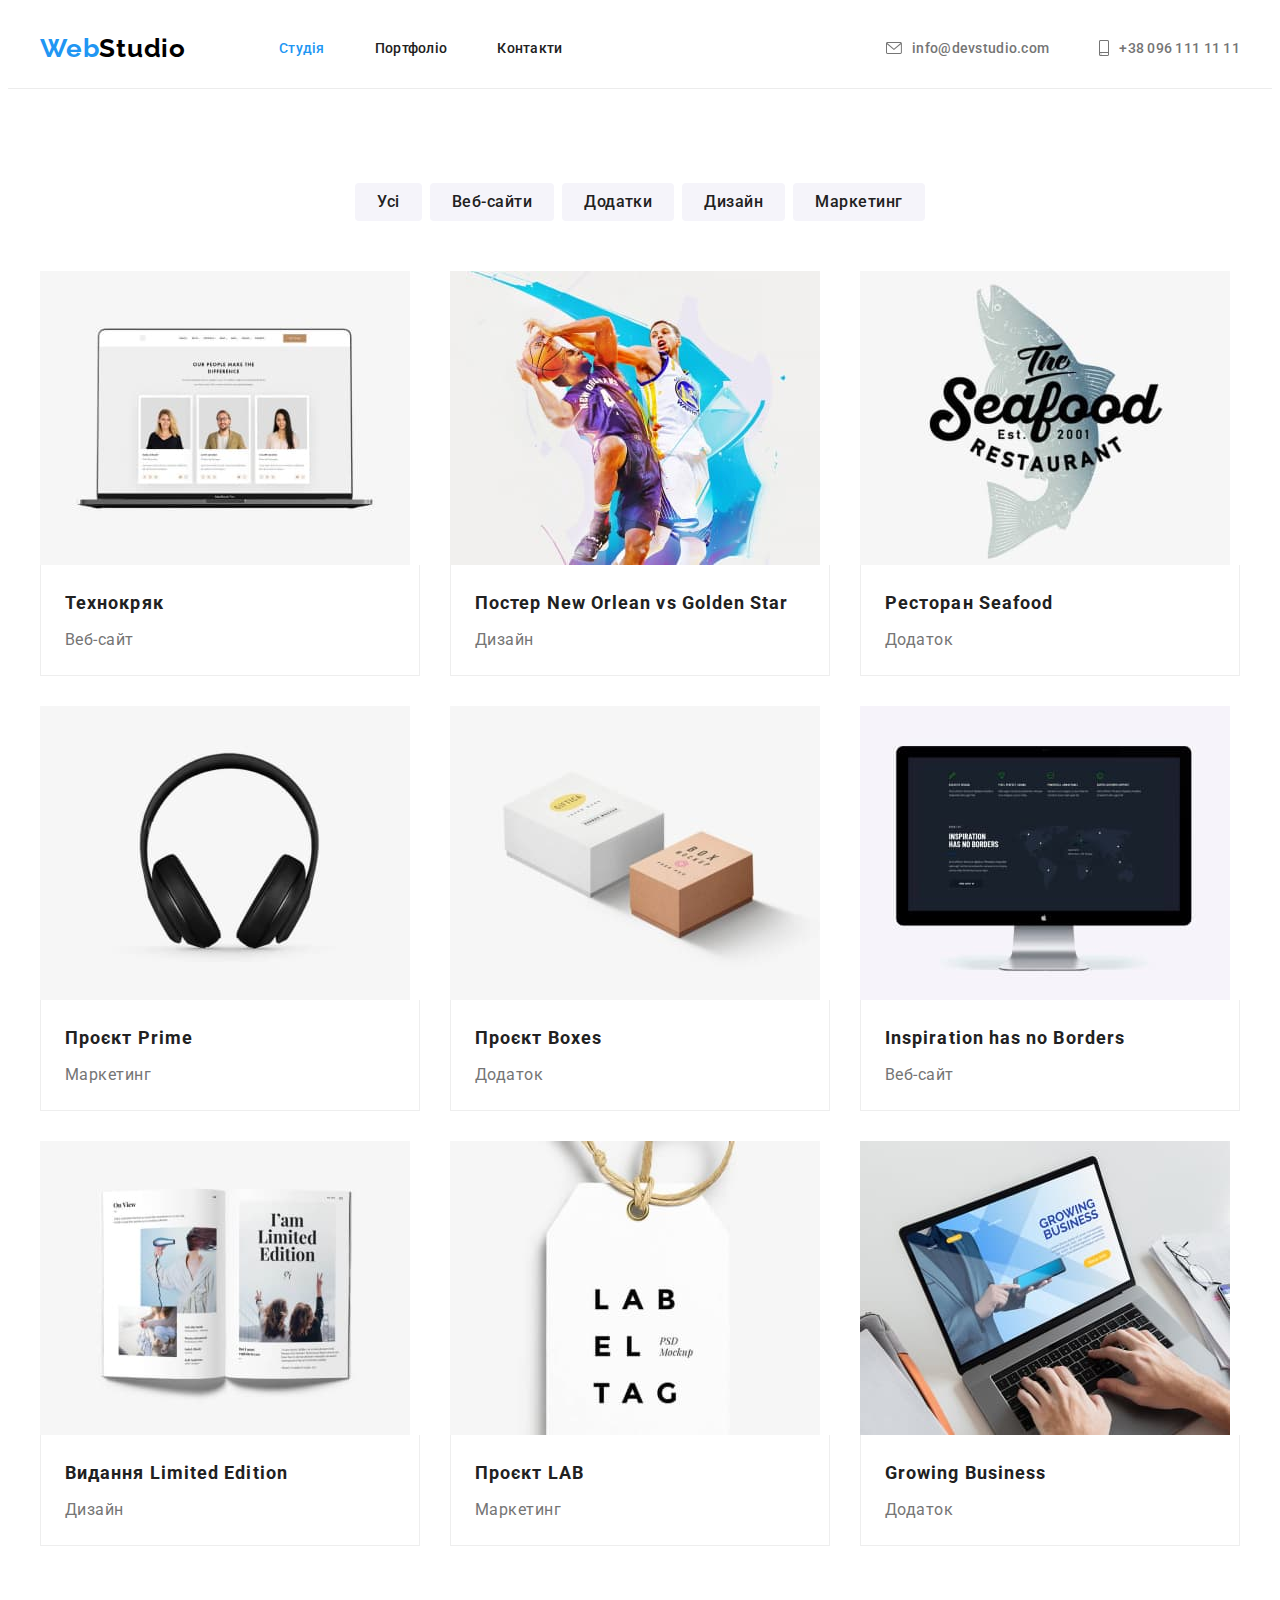
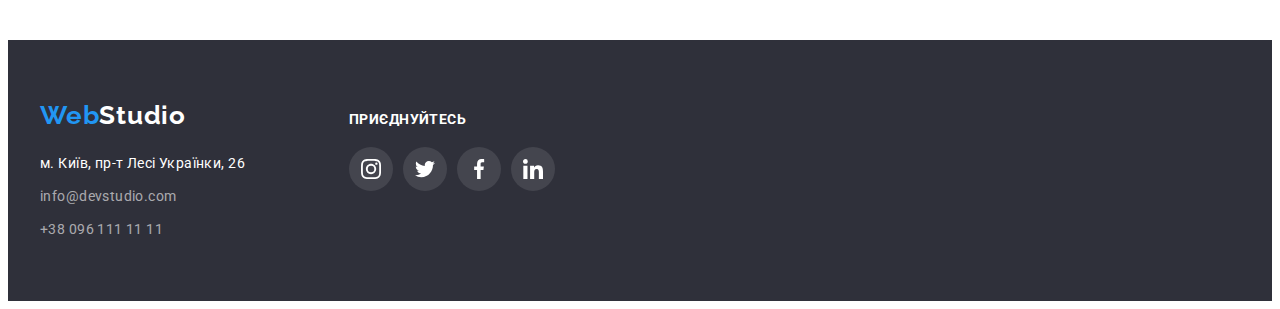
==== portfolio.html @ 52cd23cd "Initial commit" ====
<!DOCTYPE html>
<html lang="uk">
  <head>
    <meta charset="UTF-8" />
    <meta http-equiv="X-UA-Compatible" content="IE=edge" />
    <meta name="viewport" content="width=device-width, initial-scale=1.0" />
    <title>WebStudio</title>
    <!-- Modern Normalize -->
    <link
      rel="stylesheet"
      href="https://cdnjs.cloudflare.com/ajax/libs/modern-normalize/1.1.0/modern-normalize.min.css"
      integrity="sha512-wpPYUAdjBVSE4KJnH1VR1HeZfpl1ub8YT/NKx4PuQ5NmX2tKuGu6U/JRp5y+Y8XG2tV+wKQpNHVUX03MfMFn9Q=="
      crossorigin="anonymous"
      referrerpolicy="no-referrer"
    />
    <!-- Fonts -->
    <link rel="preconnect" href="https://fonts.googleapis.com" />
    <link rel="preconnect" href="https://fonts.gstatic.com" crossorigin />
    <link
      href="https://fonts.googleapis.com/css2?family=Raleway:wght@700&family=Roboto:wght@400;500;700;900&display=swap"
      rel="stylesheet"
    />
    <!-- Custom Styles -->
    <link rel="stylesheet" href="./css/style.css" />
  </head>
  <body>
    <!-- Header -->
    <header class="header">
      <div class="header-container container">
        <a class="logo" href="">Web<span class="logo-header">Studio</span></a>
        <nav class="header-nav">
          <ul class="nav-list list">
            <li class="nav-item">
              <a href="./index.html" class="nav-link link current">Студія</a>
            </li>
            <li class="nav-item">
              <a href="./portfolio.html" class="nav-link link">Портфоліо</a>
            </li>
            <li class="nav-item">
              <a href="" class="nav-link link">Контакти</a>
            </li>
          </ul>
        </nav>
        <ul class="header-list list">
          <li>
            <a
              href="mailto:info@devstudio.com"
              class="header-mail link nav-link"
              ><svg class="mail-icon" width="16" height="12">
                <use href="./img/icons.svg.svg#icon-envelope"></use></svg
              >info@devstudio.com</a
            >
          </li>
          <li>
            <a href="tel:+380961111111" class="header-tel link nav-link"
              ><svg class="tel-icon" width="10" height="16">
                <use href="./img/icons.svg.svg#icon-smartphone"></use></svg
              >+38 096 111 11 11</a
            >
          </li>
        </ul>
      </div>
    </header>
    <main>
      <!-- Main Contetnt -->
      <section>
        <div class="container">
          <h1 class="visually-hidden">Наші роботи</h1>
          <!-- Button -->
          <ul class="list btn-works-wrapper">
            <li><button type="button" class="btn-works">Усі</button></li>
            <li><button type="button" class="btn-works">Веб-сайти</button></li>
            <li><button type="button" class="btn-works">Додатки</button></li>
            <li><button type="button" class="btn-works">Дизайн</button></li>
            <li><button type="button" class="btn-works">Маркетинг</button></li>
          </ul>
          <!-- Card Set -->
          <ul class="list card-set">
            <li class="works-card">
              <a class="card-link link" href="">
                <img
                  src="./img/works/works-img-1.jpg"
                  alt="works"
                  width="370"
                  height="294"
                />
                <div class="card-wrapper">
                  <h2 class="job-title">Технокряк</h2>
                  <p class="work-description">Веб-сайт</p>
                </div>
              </a>
            </li>
            <li class="works-card">
              <a class="card-link link" href="">
                <img
                  src="./img/works/works-img-2.jpg"
                  alt="works"
                  width="370"
                  height="294"
                />
                <div class="card-wrapper">
                  <h2 class="job-title">Постер New Orlean vs Golden Star</h2>
                  <p class="work-description">Дизайн</p>
                </div>
              </a>
            </li>
            <li class="works-card">
              <a class="card-link link" href="">
                <img
                  src="./img/works/works-img-3.jpg"
                  alt="works"
                  width="370"
                  height="294"
                />
                <div class="card-wrapper">
                  <h2 class="job-title">Ресторан Seafood</h2>
                  <p class="work-description">Додаток</p>
                </div>
              </a>
            </li>
            <li class="works-card">
              <a class="card-link link" href="">
                <img
                  src="./img/works/works-img-4.jpg"
                  alt="works"
                  width="370"
                  height="294"
                />
                <div class="card-wrapper">
                  <h2 class="job-title">Проєкт Prime</h2>
                  <p class="work-description">Маркетинг</p>
                </div>
              </a>
            </li>
            <li class="works-card">
              <a class="card-link link" href="">
                <img
                  src="./img/works/works-img-5.jpg"
                  alt="works"
                  width="370"
                  height="294"
                />
                <div class="card-wrapper">
                  <h2 class="job-title">Проєкт Boxes</h2>
                  <p class="work-description">Додаток</p>
                </div>
              </a>
            </li>
            <li class="works-card">
              <a class="card-link link" href="">
                <img
                  src="./img/works/works-img-6.jpg"
                  alt="works"
                  width="370"
                  height="294"
                />
                <div class="card-wrapper">
                  <h2 class="job-title">Inspiration has no Borders</h2>
                  <p class="work-description">Веб-сайт</p>
                </div>
              </a>
            </li>
            <li class="works-card">
              <a class="card-link link" href="">
                <img
                  src="./img/works/works-img-7.jpg"
                  alt="works"
                  width="370"
                  height="294"
                />
                <div class="card-wrapper">
                  <h2 class="job-title">Видання Limited Edition</h2>
                  <p class="work-description">Дизайн</p>
                </div>
              </a>
            </li>
            <li class="works-card">
              <a class="card-link link" href="">
                <img
                  src="./img/works/works-img-8.jpg"
                  alt="works"
                  width="370"
                  height="294"
                />
                <div class="card-wrapper">
                  <h2 class="job-title">Проєкт LAB</h2>
                  <p class="work-description">Маркетинг</p>
                </div>
              </a>
            </li>
            <li class="works-card">
              <a class="card-link link" href="">
                <img
                  src="./img/works/works-img-9.jpg"
                  alt="works"
                  width="370"
                  height="294"
                />
                <div class="card-wrapper">
                  <h2 class="job-title">Growing Business</h2>
                  <p class="work-description">Додаток</p>
                </div>
              </a>
            </li>
          </ul>
        </div>
      </section>
    </main>
    <!-- Footer -->
    <footer class="footer">
      <div class="container">
        <div class="footer-container">
          <a class="logo" href="">Web<span class="logo-footer">Studio</span></a>

          <address class="address-wrapper">
            <ul class="list">
              <li class="list-footer">
                <a
                  href="https://goo.gl/maps/xZHKxqKx7CFX3MVU"
                  class="link address link-footer"
                  target="_blank"
                  rel="noopener noreferrer nofollow"
                  >м. Київ, пр-т Лесі Українки, 26</a
                >
              </li>
              <li class="list-footer">
                <a
                  href="mailto:info@devstudio.com"
                  class="link footer-mail link-footer"
                  >info@devstudio.com</a
                >
              </li>
              <li class="list-footer">
                <a href="tel:+380961111111" class="link footer-tel link-footer"
                  >+38 096 111 11 11</a
                >
              </li>
            </ul>
          </address>
        </div>
        <div class="footer-socials">
          <h3 class="footer-title">приєднуйтесь</h3>
          <ul class="footer-socials-list list">
            <li class="socials-item-footer">
              <a
                class="socials-link-footer link"
                href="https://instagram.com"
                target="_blank"
                rel="noopener noreferrer"
                aria-label="Instagram icon"
              >
                <svg class="socials-icon-footer" width="20" height="20">
                  <use href="./img/icons.svg.svg#icon-instagram"></use>
                </svg>
              </a>
            </li>
            <li class="socials-item-footer">
              <a
                class="socials-link-footer link"
                href="https://twitter.com"
                target="_blank"
                rel="noopener noreferrer"
                aria-label="Twitter icon"
              >
                <svg class="socials-icon-footer" width="20" height="20">
                  <use href="./img/icons.svg.svg#icon-twitter"></use>
                </svg>
              </a>
            </li>
            <li class="socials-item-footer">
              <a
                class="socials-link-footer link"
                href="https://facebook.com"
                target="_blank"
                rel="noopener noreferrer"
                aria-label="Facebook icon"
              >
                <svg class="socials-icon-footer" width="20" height="20">
                  <use href="./img/icons.svg.svg#icon-facebook"></use>
                </svg>
              </a>
            </li>
            <li class="socials-item-footer">
              <a
                class="socials-link-footer link"
                href="https://linkedin.com"
                target="_blank"
                rel="noopener noreferrer"
                aria-label="Linkedin icon"
              >
                <svg class="socials-icon-footer" width="20" height="20">
                  <use href="./img/icons.svg.svg#icon-linkedin"></use>
                </svg>
              </a>
            </li>
          </ul>
        </div>
      </div>
    </footer>
  </body>
</html>
---- css/style.css ----
:root {
  --main-title-color: #ffffff;
  --secondary-title-color: #212121;
  --description-color: #757575;
  --accent-color: #2196f3;
  --logo-color: #000000;
  --background-color-grey: #f5f4fa;
  --background-color-black: #2f303a;
  --footer-contact-color: rgba(255, 255, 255, 0.6);
  --btn-hover-focus-color: #188ce8;
  --card-set-gap: 30px;
}
body {
  font-family: "Roboto", sans-serif;
  background-color: var(--main-title-color);
  color: var(--description-color);
}

/* reset start */

h1,
h2,
h3,
h4,
h5,
h6,
p,
ul {
  margin: 0;
}

.list {
  list-style: none;
  margin: 0;
  padding: 0;
}

.link {
  text-decoration: none;
}

img {
  display: block;
  max-width: 100%;
  height: auto;
}

/* reset end */

/* header */

.header {
  border: 1px solid #ececec;
  border-left: none;
  border-top: none;
  border-right: none;
}

.header-container {
  display: flex;
  align-items: center;
}

.container {
  width: 1200px;
  padding-right: 15px;
  padding-left: 15px;
  margin-left: auto;
  margin-right: auto;
}

.logo {
  font-family: "Raleway", sans-serif;
  font-style: normal;
  font-weight: 700;
  font-size: 26px;
  line-height: calc(31 / 26);
  letter-spacing: 0.03em;
  color: var(--accent-color);
  text-decoration: none;
  margin-right: 93px;
}

.logo-header {
  color: var(--logo-color);
}

.mail-icon,
.tel-icon {
  fill: currentColor;
  margin-right: 10px;
}

.nav-link {
  display: flex;
  justify-content: center;
  align-items: center;
  padding-top: 32px;
  padding-bottom: 32px;
  font-weight: 500;
  font-size: 14px;
  line-height: calc(16 / 14);
  letter-spacing: 0.02em;
  color: var(--secondary-title-color);
}

.nav-link:hover,
.nav-link:focus {
  color: var(--accent-color);
}

.nav-list .link.current {
  color: var(--accent-color);
}

.nav-list {
  display: flex;
  gap: 50px;
  align-items: center;
}

.header-list {
  margin-left: auto;
  display: flex;
  gap: 50px;
}

.header-mail {
  font-weight: 500;
  font-size: 14px;
  line-height: calc(16 / 14);
  letter-spacing: 0.02em;
  color: var(--description-color);
}
.header-tel {
  font-weight: 500;
  font-size: 14px;
  line-height: calc(16 / 14);
  letter-spacing: 0.02em;
  color: var(--description-color);
}

/* hero */

.overlay {
  max-width: 1600px;
  height: 600px;
  margin-left: auto;
  margin-right: auto;
  background-image: linear-gradient(
      to right,
      rgba(47, 48, 58, 0.4),
      rgba(47, 48, 58, 0.4)
    ),
    url(../img/hero/Img.jpg);
  background-position: center;
  background-repeat: no-repeat;
  background-size: cover;
}

.hero-section {
  background-color: var(--background-color-black);
  padding-top: 200px;
  padding-bottom: 200px;
}

.hero-title {
  margin: 0 auto;
  margin-bottom: 30px;
  width: 696px;
  font-weight: 900;
  font-size: 44px;
  line-height: calc(60 / 44);
  text-align: center;
  letter-spacing: 0.06em;
  text-transform: uppercase;
  color: var(--main-title-color);
}

.btn-hero {
  border-radius: 4px;
  display: block;
  margin: 0 auto;
  padding: 10px 32px;
  font-family: inherit;
  font-weight: 700;
  font-size: 16px;
  line-height: calc(30 / 16);
  text-align: center;
  letter-spacing: 0.06em;
  color: var(--main-title-color);
  background: var(--accent-color);
  cursor: pointer;
  border: none;
}

.btn-hero:hover,
.btn-hero:focus {
  background-color: var(--btn-hover-focus-color);
}

/* benefins */

.visually-hidden {
  position: absolute;
  white-space: nowrap;
  width: 1px;
  height: 1px;
  overflow: hidden;
  border: 0;
  padding: 0;
  clip: rect(0 0 0 0);
  clip-path: inset(50%);
  margin: -1px;
}

.benefits-section {
  padding-top: 94px;
  padding-bottom: 94px;
}

.icons-wrapper {
  width: 270px;
  height: 120px;
  display: flex;
  margin-bottom: 30px;
  justify-content: center;
  align-items: center;
  background-color: #f5f4fa;
  border-radius: 4px;
}

.benefits-card {
  flex-basis: calc(100% / 4 - var(--card-set-gap));
  margin-left: var(--card-set-gap);
}

.benefits-list {
  display: flex;
  margin-left: calc(-1 * var(--card-set-gap));
}

.works-section {
  padding-bottom: 94px;
}

.benefits-title {
  padding-bottom: 10px;
  font-weight: 700;
  font-size: 14px;
  line-height: calc(16 / 14);
  letter-spacing: 0.03em;
  text-transform: uppercase;
  color: var(--secondary-title-color);
}

.benefits-text {
  font-size: 14px;
  line-height: calc(24 / 14);
  letter-spacing: 0.03em;
  color: var(--description-color);
}

/* works */

.works-title,
.staf-title,
.clients-title {
  padding-bottom: 50px;
  font-weight: 700;
  font-size: 36px;
  line-height: calc(42 / 36);
  letter-spacing: 0.03em;
  color: var(--secondary-title-color);
  text-align: center;
}
.list-works {
  display: flex;
  margin-left: calc(-1 * var(--card-set-gap));
}

.works-item {
  flex-basis: calc(100% / 3 - var(--card-set-gap));
  margin-left: var(--card-set-gap);
}

/* staff */

.socials {
  display: flex;
  justify-content: center;
  align-items: center;
  gap: 10px;
}

.socials-link {
  display: flex;
  justify-content: center;
  align-items: center;
  width: 44px;
  height: 44px;
  margin-top: 16px;
  border-radius: 50%;
}

.socials-icon {
  fill: #afb1b8;
}

.socials-link:hover .socials-icon,
.socials-link:focus .socials-icon {
  fill: #ffffff;
}

.socials-link:hover,
.socials-link:focus {
  background-color: var(--accent-color);
}

.staff-list {
  display: flex;
  margin-left: calc(-1 * var(--card-set-gap));
}

.staff-wrapper {
  padding-top: 30px;
  padding-bottom: 30px;
}
.staff-section {
  padding-bottom: 94px;
  padding-top: 94px;
}

.staff {
  background-color: var(--background-color-grey);
}

.staff-card {
  flex-basis: calc(100 % / 4 - var(--card-set-gap));
  margin-left: var(--card-set-gap);
  background-color: var(--main-title-color);
  box-shadow: 0px 1px 3px rgba(0, 0, 0, 0.12), 0px 1px 1px rgba(0, 0, 0, 0.14),
    0px 2px 1px rgba(0, 0, 0, 0.2);
}
.staff-name {
  padding-bottom: 10px;
  font-weight: 500;
  font-size: 16px;
  line-height: calc(19 / 16);
  letter-spacing: 0.03em;
  color: var(--secondary-title-color);
  text-align: center;
}
.staff-profession {
  font-size: 16px;
  line-height: calc(19 / 16);
  letter-spacing: 0.03em;
  color: var(--description-color);
  text-align: center;
}

/* Clients */

.clients-section {
  padding-bottom: 94px;
  padding-top: 94px;
}

.list-clients {
  display: flex;
  gap: 30px;
}

.clients-link {
  display: flex;
  justify-content: center;
  align-items: center;
  border: 1px solid #afb1b8;
  border-radius: 4px;
  width: 170px;
  height: 92px;
  color: #afb1b8;
}

.logo-icon {
  width: 106px;
  height: 60px;
  fill: currentColor;
}

.clients-link:hover,
.clients-link:focus {
  color: var(--accent-color);
  border: 1px solid var(--accent-color);
  border-radius: 4px;
}

/* footer */

.footer .container {
  display: flex;
  align-items: baseline;
}

.link-footer:hover,
.link-footer:focus {
  color: var(--accent-color);
}

.footer {
  padding-bottom: 60px;
  padding-top: 60px;
  background-color: var(--background-color-black);
}
.logo-footer {
  color: var(--main-title-color);
}

.address-wrapper {
  margin-top: 20px;
}

.list-footer:not(:last-child) {
  margin-bottom: 9px;
}

.footer-mail,
.footer-tel {
  font-weight: 400;
  font-size: 14px;
  line-height: calc(24 / 14);
  letter-spacing: 0.03em;
  color: var(--footer-contact-color);
  font-style: normal;
}
.address {
  font-weight: 400;
  font-size: 14px;
  line-height: calc(24 / 14);
  letter-spacing: 0.03em;
  color: var(--main-title-color);
  font-style: normal;
}

.footer-socials {
  box-sizing: border-box;
  margin-left: 70px;
  margin-right: auto;
}

.socials-link-footer {
  display: flex;
  justify-content: center;
  align-items: center;
  width: 44px;
  height: 44px;

  border-radius: 50%;
  background-color: rgba(255, 255, 255, 0.1);
}

.socials-icon-footer {
  fill: var(--main-title-color);
}

.socials-link-footer:hover,
.socials-link-footer:focus {
  background-color: var(--accent-color);
}

.footer-socials-list {
  display: flex;
  gap: 10px;
}

.footer-title {
  margin-bottom: 20px;
  font-weight: 700;
  font-size: 14px;
  line-height: calc(16 / 14);
  letter-spacing: 0.03em;
  text-transform: uppercase;
  color: var(--main-title-color);
}

/* portfolio */

.btn-works-wrapper {
  display: flex;
  justify-content: center;
  gap: 8px;
  margin-top: 94px;
  margin-bottom: 50px;
}

.btn-works {
  flex-basis: calc(100% / - var(--card-set-gap));
  border-radius: 4px;
  padding: 6px 22px;
  font-family: inherit;
  font-style: normal;
  font-weight: 500;
  font-size: 16px;
  line-height: calc(26 / 16);
  text-align: center;
  letter-spacing: 0.03em;
  color: var(--secondary-title-color);
  background: var(--background-color-grey);
  border: none;
  cursor: pointer;
}
.btn-works:hover,
.btn-works:focus {
  background-color: var(--accent-color);
  color: var(--main-title-color);
  box-shadow: 0px 3px 1px rgba(0, 0, 0, 0.1), 0px 1px 2px rgba(0, 0, 0, 0.08),
    0px 2px 2px rgba(0, 0, 0, 0.12);
}

.card-set {
  display: flex;
  flex-wrap: wrap;
  margin-top: calc(-1 * var(--card-set-gap));
  margin-bottom: 94px;
  margin-left: calc(-1 * var(--card-set-gap));
}

.works-card {
  flex-basis: calc(100% / 3 - var(--card-set-gap));
  margin-left: var(--card-set-gap);
  margin-top: var(--card-set-gap);
  background-color: var(--main-title-color);
}

.card-wrapper {
  padding-left: 24px;
  padding-right: 24px;
  padding-top: 20px;
  padding-bottom: 20px;
  border: 1px solid #eeeeee;
  border-top: none;
}

 .card-link{
  display: block;
} 

.card-link:hover,
.card-link:focus {
  box-shadow: 0px 1px 1px rgba(0, 0, 0, 0.12), 0px 4px 4px rgba(0, 0, 0, 0.06),
    1px 4px 6px rgba(0, 0, 0, 0.16);
}

.job-title {
  padding-bottom: 4px;
  font-weight: 700;
  font-size: 18px;
  line-height: calc(36 / 18);
  letter-spacing: 0.06em;
  color: var(--secondary-title-color);
}
.work-description {
  font-size: 16px;
  line-height: 30px;
  letter-spacing: 0.03em;
  color: var(--description-color);
}
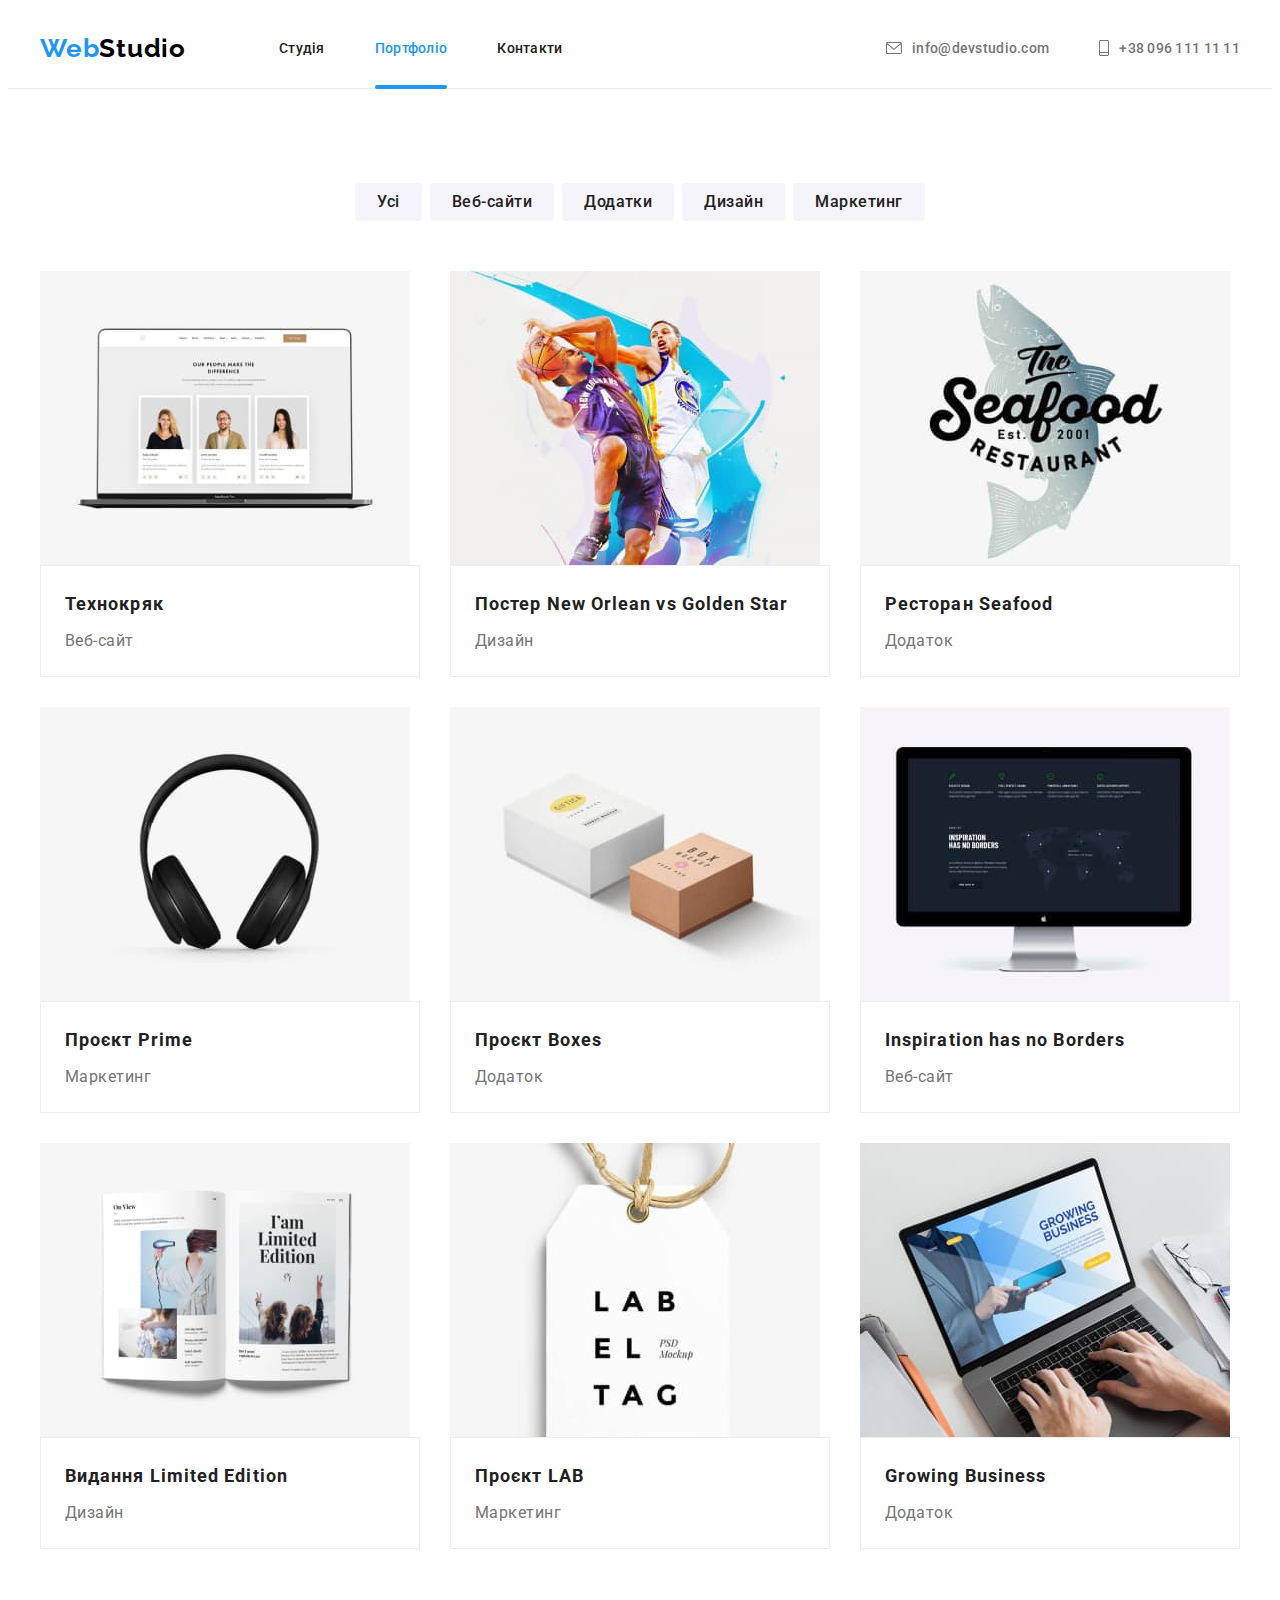
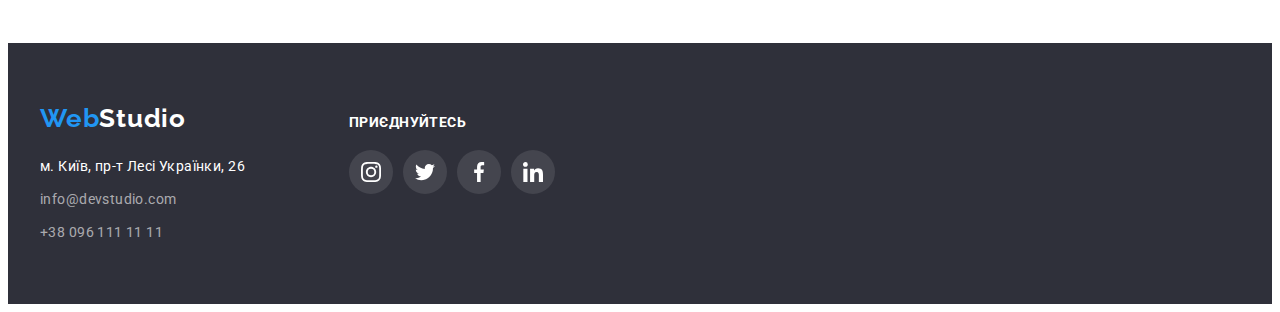
==== commit 12a19e19: "finish hw" ====
--- a/portfolio.html
+++ b/portfolio.html
@@ -31,10 +31,10 @@
         <nav class="header-nav">
           <ul class="nav-list list">
             <li class="nav-item">
-              <a href="./index.html" class="nav-link link current">Студія</a>
+              <a href="./index.html" class="nav-link link ">Студія</a>
             </li>
             <li class="nav-item">
-              <a href="./portfolio.html" class="nav-link link">Портфоліо</a>
+              <a href="./portfolio.html" class="nav-link link current">Портфоліо</a>
             </li>
             <li class="nav-item">
               <a href="" class="nav-link link">Контакти</a>
@@ -78,12 +78,15 @@
           <ul class="list card-set">
             <li class="works-card">
               <a class="card-link link" href="">
-                <img
-                  src="./img/works/works-img-1.jpg"
-                  alt="works"
-                  width="370"
-                  height="294"
-                />
+                <div class="card-thumb">
+                  <img src="./img/works/works-img-1.jpg" alt="works" width="370" height="294" />
+                  <div class="overlay-card">
+                    <p class="overlay-card-text">
+                      Ресурс пропонує комплексні пропозиції з різним рівнем функціоналу та сервісів. Все це дозволить відвідувачу отримати
+                      вичерпні відомості про компанію чи приватну особу.
+                    </p>
+                  </div>
+                </div>
                 <div class="card-wrapper">
                   <h2 class="job-title">Технокряк</h2>
                   <p class="work-description">Веб-сайт</p>
@@ -92,12 +95,15 @@
             </li>
             <li class="works-card">
               <a class="card-link link" href="">
-                <img
-                  src="./img/works/works-img-2.jpg"
-                  alt="works"
-                  width="370"
-                  height="294"
-                />
+                <div class="card-thumb">
+                  <img src="./img/works/works-img-2.jpg" alt="works" width="370" height="294" />
+                  <div class="overlay-card">
+                    <p class="overlay-card-text">
+                      Ресурс пропонує комплексні пропозиції з різним рівнем функціоналу та сервісів. Все це дозволить відвідувачу отримати
+                      вичерпні відомості про компанію чи приватну особу.
+                    </p>
+                  </div>
+                </div>
                 <div class="card-wrapper">
                   <h2 class="job-title">Постер New Orlean vs Golden Star</h2>
                   <p class="work-description">Дизайн</p>
@@ -106,12 +112,15 @@
             </li>
             <li class="works-card">
               <a class="card-link link" href="">
-                <img
-                  src="./img/works/works-img-3.jpg"
-                  alt="works"
-                  width="370"
-                  height="294"
-                />
+                <div class="card-thumb">
+                  <img src="./img/works/works-img-3.jpg" alt="works" width="370" height="294" />
+                  <div class="overlay-card">
+                    <p class="overlay-card-text">
+                      Ресурс пропонує комплексні пропозиції з різним рівнем функціоналу та сервісів. Все це дозволить відвідувачу отримати
+                      вичерпні відомості про компанію чи приватну особу.
+                    </p>
+                  </div>
+                </div>
                 <div class="card-wrapper">
                   <h2 class="job-title">Ресторан Seafood</h2>
                   <p class="work-description">Додаток</p>
@@ -120,12 +129,15 @@
             </li>
             <li class="works-card">
               <a class="card-link link" href="">
-                <img
-                  src="./img/works/works-img-4.jpg"
-                  alt="works"
-                  width="370"
-                  height="294"
-                />
+                <div class="card-thumb">
+                  <img src="./img/works/works-img-4.jpg" alt="works" width="370" height="294" />
+                  <div class="overlay-card">
+                    <p class="overlay-card-text">
+                      Ресурс пропонує комплексні пропозиції з різним рівнем функціоналу та сервісів. Все це дозволить відвідувачу отримати
+                      вичерпні відомості про компанію чи приватну особу.
+                    </p>
+                  </div>
+                </div>
                 <div class="card-wrapper">
                   <h2 class="job-title">Проєкт Prime</h2>
                   <p class="work-description">Маркетинг</p>
@@ -134,12 +146,15 @@
             </li>
             <li class="works-card">
               <a class="card-link link" href="">
-                <img
-                  src="./img/works/works-img-5.jpg"
-                  alt="works"
-                  width="370"
-                  height="294"
-                />
+                <div class="card-thumb">
+                  <img src="./img/works/works-img-5.jpg" alt="works" width="370" height="294" />
+                  <div class="overlay-card">
+                    <p class="overlay-card-text">
+                      Ресурс пропонує комплексні пропозиції з різним рівнем функціоналу та сервісів. Все це дозволить відвідувачу отримати
+                      вичерпні відомості про компанію чи приватну особу.
+                    </p>
+                  </div>
+                </div>
                 <div class="card-wrapper">
                   <h2 class="job-title">Проєкт Boxes</h2>
                   <p class="work-description">Додаток</p>
@@ -148,12 +163,15 @@
             </li>
             <li class="works-card">
               <a class="card-link link" href="">
-                <img
-                  src="./img/works/works-img-6.jpg"
-                  alt="works"
-                  width="370"
-                  height="294"
-                />
+                <div class="card-thumb">
+                  <img src="./img/works/works-img-6.jpg" alt="works" width="370" height="294" />
+                  <div class="overlay-card">
+                    <p class="overlay-card-text">
+                      Ресурс пропонує комплексні пропозиції з різним рівнем функціоналу та сервісів. Все це дозволить відвідувачу отримати
+                      вичерпні відомості про компанію чи приватну особу.
+                    </p>
+                  </div>
+                </div>
                 <div class="card-wrapper">
                   <h2 class="job-title">Inspiration has no Borders</h2>
                   <p class="work-description">Веб-сайт</p>
@@ -162,12 +180,15 @@
             </li>
             <li class="works-card">
               <a class="card-link link" href="">
-                <img
-                  src="./img/works/works-img-7.jpg"
-                  alt="works"
-                  width="370"
-                  height="294"
-                />
+                <div class="card-thumb">
+                  <img src="./img/works/works-img-7.jpg" alt="works" width="370" height="294" />
+                  <div class="overlay-card">
+                    <p class="overlay-card-text">
+                      Ресурс пропонує комплексні пропозиції з різним рівнем функціоналу та сервісів. Все це дозволить відвідувачу отримати
+                      вичерпні відомості про компанію чи приватну особу.
+                    </p>
+                  </div>
+                </div>
                 <div class="card-wrapper">
                   <h2 class="job-title">Видання Limited Edition</h2>
                   <p class="work-description">Дизайн</p>
@@ -176,12 +197,15 @@
             </li>
             <li class="works-card">
               <a class="card-link link" href="">
-                <img
-                  src="./img/works/works-img-8.jpg"
-                  alt="works"
-                  width="370"
-                  height="294"
-                />
+               <div class="card-thumb">
+                <img src="./img/works/works-img-8.jpg" alt="works" width="370" height="294" />
+                <div class="overlay-card">
+                  <p class="overlay-card-text">
+                    Ресурс пропонує комплексні пропозиції з різним рівнем функціоналу та сервісів. Все це дозволить відвідувачу отримати
+                    вичерпні відомості про компанію чи приватну особу.
+                  </p>
+                </div>
+               </div>
                 <div class="card-wrapper">
                   <h2 class="job-title">Проєкт LAB</h2>
                   <p class="work-description">Маркетинг</p>
@@ -190,12 +214,15 @@
             </li>
             <li class="works-card">
               <a class="card-link link" href="">
-                <img
-                  src="./img/works/works-img-9.jpg"
-                  alt="works"
-                  width="370"
-                  height="294"
-                />
+                <div class="card-thumb">
+                  <img src="./img/works/works-img-9.jpg" alt="works" width="370" height="294" />
+                  <div class="overlay-card">
+                    <p class="overlay-card-text">
+                      Ресурс пропонує комплексні пропозиції з різним рівнем функціоналу та сервісів. Все це дозволить відвідувачу отримати
+                      вичерпні відомості про компанію чи приватну особу.
+                    </p>
+                  </div>
+                </div>
                 <div class="card-wrapper">
                   <h2 class="job-title">Growing Business</h2>
                   <p class="work-description">Додаток</p>
--- a/css/style.css
+++ b/css/style.css
@@ -102,6 +102,29 @@
   line-height: calc(16 / 14);
   letter-spacing: 0.02em;
   color: var(--secondary-title-color);
+
+  position: relative;
+
+  transition-property: color;
+  transition-duration: 250ms;
+  transition-timing-function: cubic-bezier(0.4, 0, 0.2, 1);
+  
+}
+
+
+.link.current::after{
+ content: "";
+ display: block;
+
+ position: absolute;
+ width: 100%;
+ height: 4px;
+ bottom: -1px;
+
+
+ border-radius: 2px;
+
+ background-color: var(--accent-color);
 }
 
 .nav-link:hover,
@@ -111,6 +134,8 @@
 
 .nav-list .link.current {
   color: var(--accent-color);
+
+  
 }
 
 .nav-list {
@@ -142,7 +167,7 @@
 
 /* hero */
 
-.overlay {
+.overlay-hero {
   max-width: 1600px;
   height: 600px;
   margin-left: auto;
@@ -192,6 +217,10 @@
   background: var(--accent-color);
   cursor: pointer;
   border: none;
+
+  transition-property: background-color;
+  transition-duration: 250ms;
+  transition-timing-function: cubic-bezier(0.4, 0, 0.2, 1);
 }
 
 .btn-hero:hover,
@@ -282,7 +311,30 @@
 .works-item {
   flex-basis: calc(100% / 3 - var(--card-set-gap));
   margin-left: var(--card-set-gap);
-}
+
+  position: relative;
+}
+
+.overlay{
+  position: absolute;
+  bottom: 0;
+  width: 100%;
+  padding-top: 27px;
+  padding-bottom: 27px;
+  background: rgba(47, 48, 58, 0.8);
+}
+
+.overlay-text{
+  font-weight: 700;
+    font-size: 14px;
+    line-height: calc(16/14);
+    text-align: center;
+    letter-spacing: 0.03em;
+    text-transform: uppercase;
+  
+    color:var(--main-title-color);
+}
+
 
 /* staff */
 
@@ -301,10 +353,20 @@
   height: 44px;
   margin-top: 16px;
   border-radius: 50%;
+
+  transition-property: background-color;
+  transition-duration: 250ms;
+  transition-timing-function: cubic-bezier(0.4, 0, 0.2, 1);
+  
 }
 
 .socials-icon {
   fill: #afb1b8;
+
+  transition-property: fill;
+  transition-duration: 250ms;
+  transition-timing-function: cubic-bezier(0.4, 0, 0.2, 1);
+  
 }
 
 .socials-link:hover .socials-icon,
@@ -380,6 +442,11 @@
   width: 170px;
   height: 92px;
   color: #afb1b8;
+
+  transition-property: color;
+  transition-duration: 250ms;
+  transition-timing-function: cubic-bezier(0.4, 0, 0.2, 1);
+  
 }
 
 .logo-icon {
@@ -402,11 +469,6 @@
   align-items: baseline;
 }
 
-.link-footer:hover,
-.link-footer:focus {
-  color: var(--accent-color);
-}
-
 .footer {
   padding-bottom: 60px;
   padding-top: 60px;
@@ -432,7 +494,19 @@
   letter-spacing: 0.03em;
   color: var(--footer-contact-color);
   font-style: normal;
-}
+
+  transition-property: color;
+  transition-duration: 250ms;
+  transition-timing-function: cubic-bezier(0.4, 0, 0.2, 1);
+}
+
+.footer-mail:hover,
+.footer-mail:focus,
+.footer-tel:hover,
+.footer-tel:focus{
+  color: var(--accent-color);
+}
+
 .address {
   font-weight: 400;
   font-size: 14px;
@@ -440,6 +514,16 @@
   letter-spacing: 0.03em;
   color: var(--main-title-color);
   font-style: normal;
+  
+  transition-property: color;
+  transition-duration: 250ms;
+  transition-timing-function: cubic-bezier(0.4, 0, 0.2, 1);
+  
+}
+
+.address:hover,
+.address:focus{
+  color: var(--accent-color);
 }
 
 .footer-socials {
@@ -457,6 +541,11 @@
 
   border-radius: 50%;
   background-color: rgba(255, 255, 255, 0.1);
+
+  transition-property: background-color;
+  transition-duration: 250ms;
+  transition-timing-function: cubic-bezier(0.4, 0, 0.2, 1);
+  
 }
 
 .socials-icon-footer {
@@ -482,6 +571,74 @@
   text-transform: uppercase;
   color: var(--main-title-color);
 }
+
+
+/* Modal Window */
+
+.backdrop{
+  position: fixed;
+  top: 0;
+  left: 0;
+  z-index: 100;
+
+  width: 100%;
+  height: 100%;
+
+  background-color: rgba(0, 0, 0, 0.2);
+  transition: opacity 150ms linear, visibility 150ms linear;
+}
+
+.backdrop.is-hidden{
+  opacity: 0;
+  visibility: hidden;
+  pointer-events: none;
+}
+
+.modal{
+  position: absolute;
+
+  top:50%;
+  left: 50%;
+
+  transform: translateX(-50%) translateY(-50%);
+
+  width: 528px;
+  min-height: 581px;
+  background-color: var(--main-title-color);
+
+  border-radius: 4px;
+
+  transition: transform 300ms opacity 300ms;
+
+}
+
+.modal.modal-animation{
+  animation: swirl-in-fwd 0.6s both ease-out;
+}
+
+/* .backdrop.is-hidden .modal{
+  opacity: 0;
+  transform: translateX(-50%) translateY(-70%);
+} */
+
+.modal-btn{
+  position: absolute;
+  top: 8px;
+  right: 8px;
+  padding: 0;
+  display: inline-flex;
+  align-items: center;
+  justify-content: center;
+  width: 30px;
+  height: 30px;
+  background-color: var(--main-title-color);
+  border: 1px solid rgba(0, 0, 0, 0.1);
+  border-radius: 50%;
+  cursor: pointer;
+}
+
+
+
 
 /* portfolio */
 
@@ -508,6 +665,10 @@
   background: var(--background-color-grey);
   border: none;
   cursor: pointer;
+
+  transition-property: color, background-color, box-shadow;
+  transition-duration: 250ms;
+  transition-timing-function: cubic-bezier(0.4, 0, 0.2, 1);
 }
 .btn-works:hover,
 .btn-works:focus {
@@ -525,6 +686,48 @@
   margin-left: calc(-1 * var(--card-set-gap));
 }
 
+
+.card-thumb{
+  position: relative;
+  overflow: hidden;
+}
+
+.overlay-card{
+  position: absolute;
+  top: 0;
+  left: 0;
+
+  transform: translateY(100%);
+
+  width: 100%;
+  height: 100%;
+  padding-left: 24px;
+  padding-right: 24px;
+  display: flex;
+  align-items: center;
+
+  background-color: rgba(33, 150, 243, 0.9);
+
+  transition: transform 250ms;
+
+  user-select: none;
+
+}
+
+.works-card:hover .overlay-card{
+  transform: translateY(0);
+}
+
+.overlay-card-text{
+  font-weight: 400;
+    font-size: 18px;
+    line-height: calc(28/18);
+  
+    letter-spacing: 0.03em;
+  
+    color: var(--main-title-color);
+}
+
 .works-card {
   flex-basis: calc(100% / 3 - var(--card-set-gap));
   margin-left: var(--card-set-gap);
@@ -538,11 +741,15 @@
   padding-top: 20px;
   padding-bottom: 20px;
   border: 1px solid #eeeeee;
-  border-top: none;
+  /* border-top: none; */
 }
 
  .card-link{
   display: block;
+  transition-property: box-shadow;
+  transition-duration: 250ms;
+  transition-timing-function: cubic-bezier(0.4, 0, 0.2, 1);
+  
 } 
 
 .card-link:hover,
@@ -565,3 +772,16 @@
   letter-spacing: 0.03em;
   color: var(--description-color);
 }
+
+
+@keyframes swirl-in-fwd {
+  0% {
+    transform: translate(-50%, -50%) rotate(-540deg) scale(0);
+    opacity: 0;
+  }
+
+  100% {
+    transform: translate(-50%, -50%) rotate(0) scale(1);
+    opacity: 1;
+  }
+}